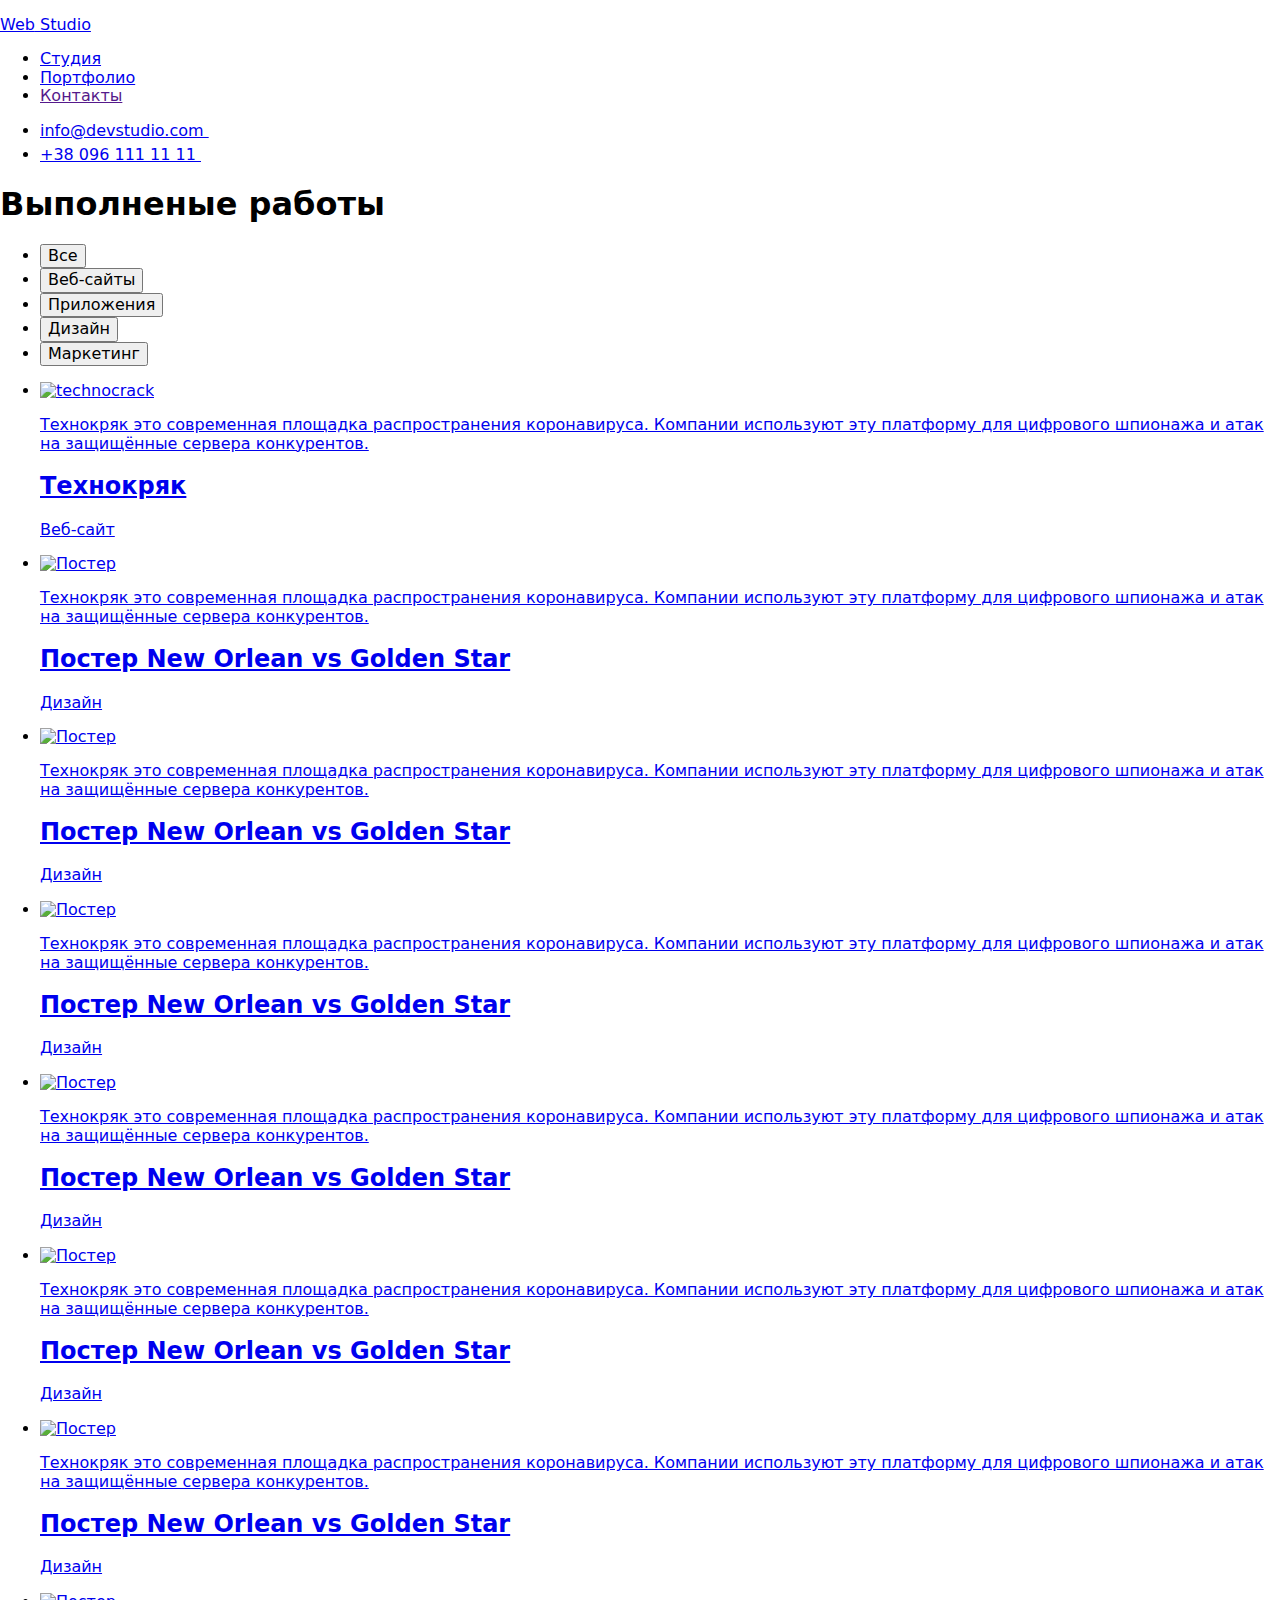
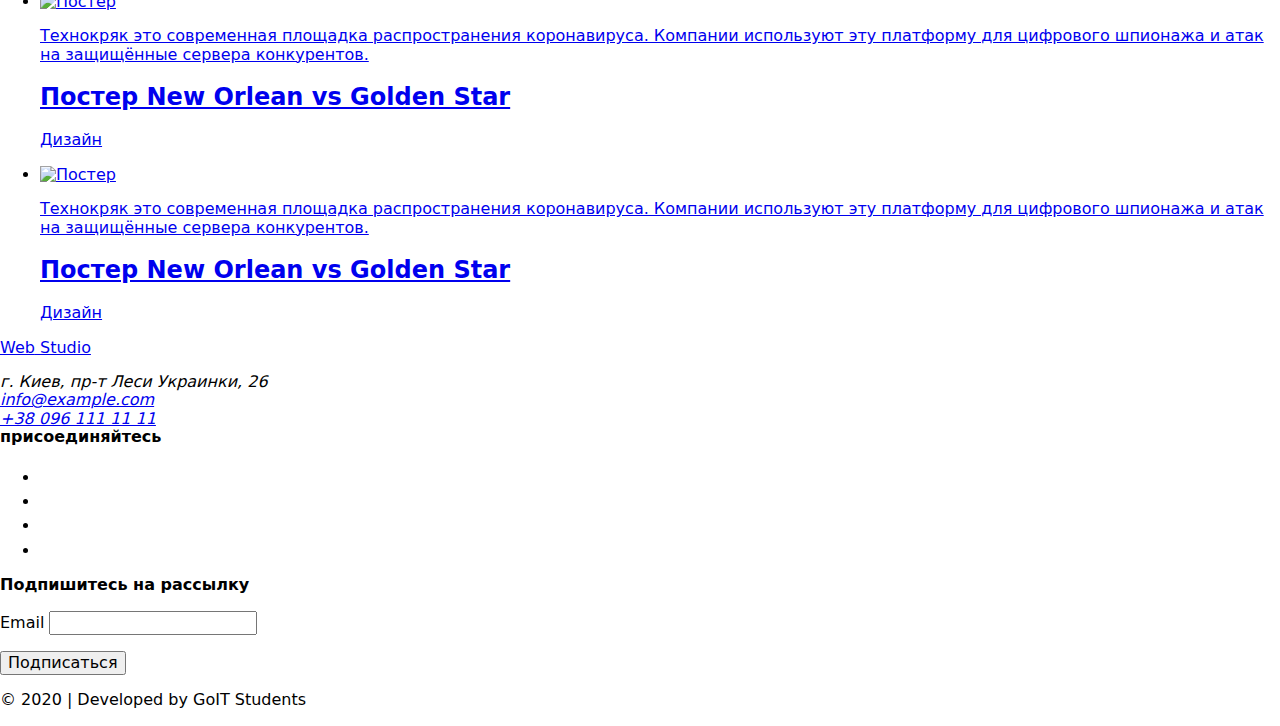
==== portfolio.html @ b04d4cb0 "Add files via upload" ====
<!DOCTYPE html>
<html lang="ru">
  <head>
    <meta charset="UTF-8" />
    <meta name="viewport" content="width=device-width, initial-scale=1.0" />
    <title>Document</title>
    <link
      rel="stylesheet"
      href="https://fonts.googleapis.com/css2?family=Raleway:wght@700&family=Roboto:wght@400;500;700;900&display=swap"
    />
    <link
      rel="stylesheet"
      href="https://cdnjs.cloudflare.com/ajax/libs/modern-normalize/0.6.0/modern-normalize.min.css"
    />
    <link rel="stylesheet" href="./css/style.css" />
  </head>

  <body>
    <!--Навигация-->
    <header>
      <div class="conteiner main-nav bord">
        <nav class="main-nav">
          <a href="/" class="link">
            <p class="logo-text"><span class="logo">Web</span> Studio</p>
          </a>
          <ul class="site-nav list">
            <li class="li-psevdo item">
              <a href="index.html" class="psevdo site-nav link">Студия</a>
            </li>
            <li class="li-psevdo item">
              <a href="./portfolio.html" class="psevdo link current"
                >Портфолио</a
              >
            </li>
            <li class="li-psevdo item">
              <a href="" class="psevdo link">Контакты</a>
            </li>
          </ul>
        </nav>
        <ul class="auth-nav list">
          <li class="item">
            <a href="mailto:info@devstudio.com" class="icon-envelope link"
              >info@devstudio.com
              <svg class="svg-envelope" width="16px" height="12px">
                <use href="./image/symbol-defs.svg#icon-envelope-logo"></use>
              </svg>
            </a>
          </li>
          <li class="item">
            <a href="tel:+380961111111" class="icon-vector link"
              >+38 096 111 11 11
              <svg class="svg-vector" width="15px" height="20px" ;>
                <use href="./image/symbol-defs.svg#icon-vector"></use>
              </svg>
            </a>
          </li>
        </ul>
      </div>
    </header>

    <!-- портфолио -->
    <main>
      <section>
        <div class="conteiner">
          <h1 class="visually-hidden">Выполненые работы</h1>
          <ul class="port-flex list">
            <li class="item"><button>Все</button></li>
            <li class="item"><button>Веб-сайты</button></li>
            <li class="item"><button>Приложения</button></li>
            <li class="item"><button>Дизайн</button></li>
            <li class="item"><button>Маркетинг</button></li>
          </ul>
          <ul class="work-flex list">
            <li class="item">
              <a href="#" class="link-port">
                <div class="card-thumb">
                  <img
                    class="card-image"
                    src="./image/pf1.jpg"
                    alt="technocrack"
                    width="370"
                    height="294"
                  />
                  <div>
                    <p class="portfolio-descriprion">
                      Технокряк это современная площадка распространения
                      коронавируса. Компании используют эту платформу для
                      цифрового шпионажа и атак на защищённые сервера
                      конкурентов.
                    </p>
                  </div>
                </div>

                <div class="portfolio-box">
                  <h2 class="portfolio-title">Технокряк</h2>
                  <p class="portfolio-text">Веб-сайт</p>
                </div>
              </a>
            </li>
            <li class="item">
              <a href="#" class="link-port">
                <div class="card-thumb">
                  <img
                    class="card-image"
                    src="./image/pf2.jpg"
                    alt="Постер"
                    width="370"
                    height="294"
                  />
                  <div>
                    <p class="portfolio-descriprion">
                      Технокряк это современная площадка распространения
                      коронавируса. Компании используют эту платформу для
                      цифрового шпионажа и атак на защищённые сервера
                      конкурентов.
                    </p>
                  </div>
                </div>
                <div class="portfolio-box">
                  <h2 class="portfolio-title">
                    Постер New Orlean vs Golden Star
                  </h2>
                  <p class="portfolio-text">Дизайн</p>
                </div>
              </a>
            </li>
            <li class="item">
              <a href="#" class="link-port">
                <div class="card-thumb">
                  <img
                    class="card-image"
                    src="./image/pf3.jpg"
                    alt="Постер"
                    width="370"
                    height="294"
                  />
                  <div>
                    <p class="portfolio-descriprion">
                      Технокряк это современная площадка распространения
                      коронавируса. Компании используют эту платформу для
                      цифрового шпионажа и атак на защищённые сервера
                      конкурентов.
                    </p>
                  </div>
                </div>
                <div class="portfolio-box">
                  <h2 class="portfolio-title">
                    Постер New Orlean vs Golden Star
                  </h2>
                  <p class="portfolio-text">Дизайн</p>
                </div>
              </a>
            </li>
            <li class="item">
              <a href="#" class="link-port">
                <div class="card-thumb">
                  <img
                    class="card-image"
                    src="./image/pf4.jpg"
                    alt="Постер"
                    width="370"
                    height="294"
                  />
                  <div>
                    <p class="portfolio-descriprion">
                      Технокряк это современная площадка распространения
                      коронавируса. Компании используют эту платформу для
                      цифрового шпионажа и атак на защищённые сервера
                      конкурентов.
                    </p>
                  </div>
                </div>
                <div class="portfolio-box">
                  <h2 class="portfolio-title">
                    Постер New Orlean vs Golden Star
                  </h2>
                  <p class="portfolio-text">Дизайн</p>
                </div>
              </a>
            </li>
            <li class="item">
              <a href="#" class="link-port">
                <div class="card-thumb">
                  <img
                    class="card-image"
                    src="./image/pf5.jpg"
                    alt="Постер"
                    width="370"
                    height="294"
                  />
                  <div>
                    <p class="portfolio-descriprion">
                      Технокряк это современная площадка распространения
                      коронавируса. Компании используют эту платформу для
                      цифрового шпионажа и атак на защищённые сервера
                      конкурентов.
                    </p>
                  </div>
                </div>
                <div class="portfolio-box">
                  <h2 class="portfolio-title">
                    Постер New Orlean vs Golden Star
                  </h2>
                  <p class="portfolio-text">Дизайн</p>
                </div>
              </a>
            </li>
            <li class="item">
              <a href="#" class="link-port">
                <div class="card-thumb">
                  <img
                    class="card-image"
                    src="./image/pf6.jpg"
                    alt="Постер"
                    width="370"
                    height="294"
                  />
                  <div>
                    <p class="portfolio-descriprion">
                      Технокряк это современная площадка распространения
                      коронавируса. Компании используют эту платформу для
                      цифрового шпионажа и атак на защищённые сервера
                      конкурентов.
                    </p>
                  </div>
                </div>
                <div class="portfolio-box">
                  <h2 class="portfolio-title">
                    Постер New Orlean vs Golden Star
                  </h2>
                  <p class="portfolio-text">Дизайн</p>
                </div>
              </a>
            </li>
            <li class="item">
              <a href="#" class="link-port">
                <div class="card-thumb">
                  <img
                    class="card-image"
                    src="./image/pf7.jpg"
                    alt="Постер"
                    width="370"
                    height="294"
                  />
                  <div>
                    <p class="portfolio-descriprion">
                      Технокряк это современная площадка распространения
                      коронавируса. Компании используют эту платформу для
                      цифрового шпионажа и атак на защищённые сервера
                      конкурентов.
                    </p>
                  </div>
                </div>
                <div class="portfolio-box">
                  <h2 class="portfolio-title">
                    Постер New Orlean vs Golden Star
                  </h2>
                  <p class="portfolio-text">Дизайн</p>
                </div>
              </a>
            </li>
            <li class="item">
              <a href="#" class="link-port">
                <div class="card-thumb">
                  <img
                    class="card-image"
                    src="./image/pf8.jpg"
                    alt="Постер"
                    width="370"
                    height="294"
                  />
                  <div>
                    <p class="portfolio-descriprion">
                      Технокряк это современная площадка распространения
                      коронавируса. Компании используют эту платформу для
                      цифрового шпионажа и атак на защищённые сервера
                      конкурентов.
                    </p>
                  </div>
                </div>
                <div class="portfolio-box">
                  <h2 class="portfolio-title">
                    Постер New Orlean vs Golden Star
                  </h2>
                  <p class="portfolio-text">Дизайн</p>
                </div>
              </a>
            </li>
            <li class="item">
              <a href="#" class="link-port">
                <div class="card-thumb">
                  <img
                    class="card-image"
                    src="./image/pf9.jpg"
                    alt="Постер"
                    width="370"
                    height="294"
                  />
                  <div>
                    <p class="portfolio-descriprion">
                      Технокряк это современная площадка распространения
                      коронавируса. Компании используют эту платформу для
                      цифрового шпионажа и атак на защищённые сервера
                      конкурентов.
                    </p>
                  </div>
                </div>
                <div class="portfolio-box">
                  <h2 class="portfolio-title">
                    Постер New Orlean vs Golden Star
                  </h2>
                  <p class="portfolio-text">Дизайн</p>
                </div>
              </a>
            </li>
          </ul>
        </div>
      </section>
    </main>

    <!--Footer-->
    <footer>
      <div class="footer conteiner">
        <div class="footer-flex">
          <div class="adress-flex">
            <a href="/">
              <p class="logo-text">
                <span class="logo">Web</span><span class="studio"> Studio</span>
              </p>
            </a>
            <address class="adress">
              г. Киев, пр-т Леси Украинки, 26<br />
              <a href="mailto:info@example.com" class="adress"
                >info@example.com </a
              ><br />
              <a href="tel:+380961111111" class="adress">+38 096 111 11 11 </a>
            </address>
          </div>
          <div>
            <b class="footer-text">присоединяйтесь</b>
            <ul class="s-link">
              <li>
                <a href="#" class="footer-list" aria-label="Twitter">
                  <svg class="svg-icon_footer" width="20" height="20">
                    <use
                      href="./image/icomoon/symbol-defs.svg#icon-facebook2"
                    ></use>
                  </svg>
                </a>
              </li>
              <li>
                <a href="#" class="footer-list" aria-label="Twitter">
                  <svg class="svg-icon_footer" width="20" height="20">
                    <use
                      href="./image/icomoon/symbol-defs.svg#icon-twitter2"
                    ></use>
                  </svg>
                </a>
              </li>
              <li>
                <a href="#" class="footer-list" aria-label="Instagramm">
                  <svg class="svg-icon_footer" width="20" height="20">
                    <use
                      href="./image/icomoon/symbol-defs.svg#icon-instagram2"
                    ></use>
                  </svg>
                </a>
              </li>
              <li>
                <a href="#" class="footer-list" aria-label="LinkedID">
                  <svg class="svg-icon_footer" width="20" height="20">
                    <use
                      href="./image/icomoon/symbol-defs.svg#icon-linkedid2"
                    ></use>
                  </svg>
                </a>
              </li>
            </ul>
          </div>
          <div class="sub-flex">
            <b class="footer-text">Подпишитесь на рассылку</b>
            <p class="text-sub">
              <label>Email</label>
              <input type="email" name="email" required />
            </p>
            <button>
              Подписаться
            </button>
          </div>
        </div>
      </div>
      <div class="copyright">
        <p class="low">&#169; 2020 | Developed by GoIT Students</p>
      </div>
    </footer>
  </body>
</html>
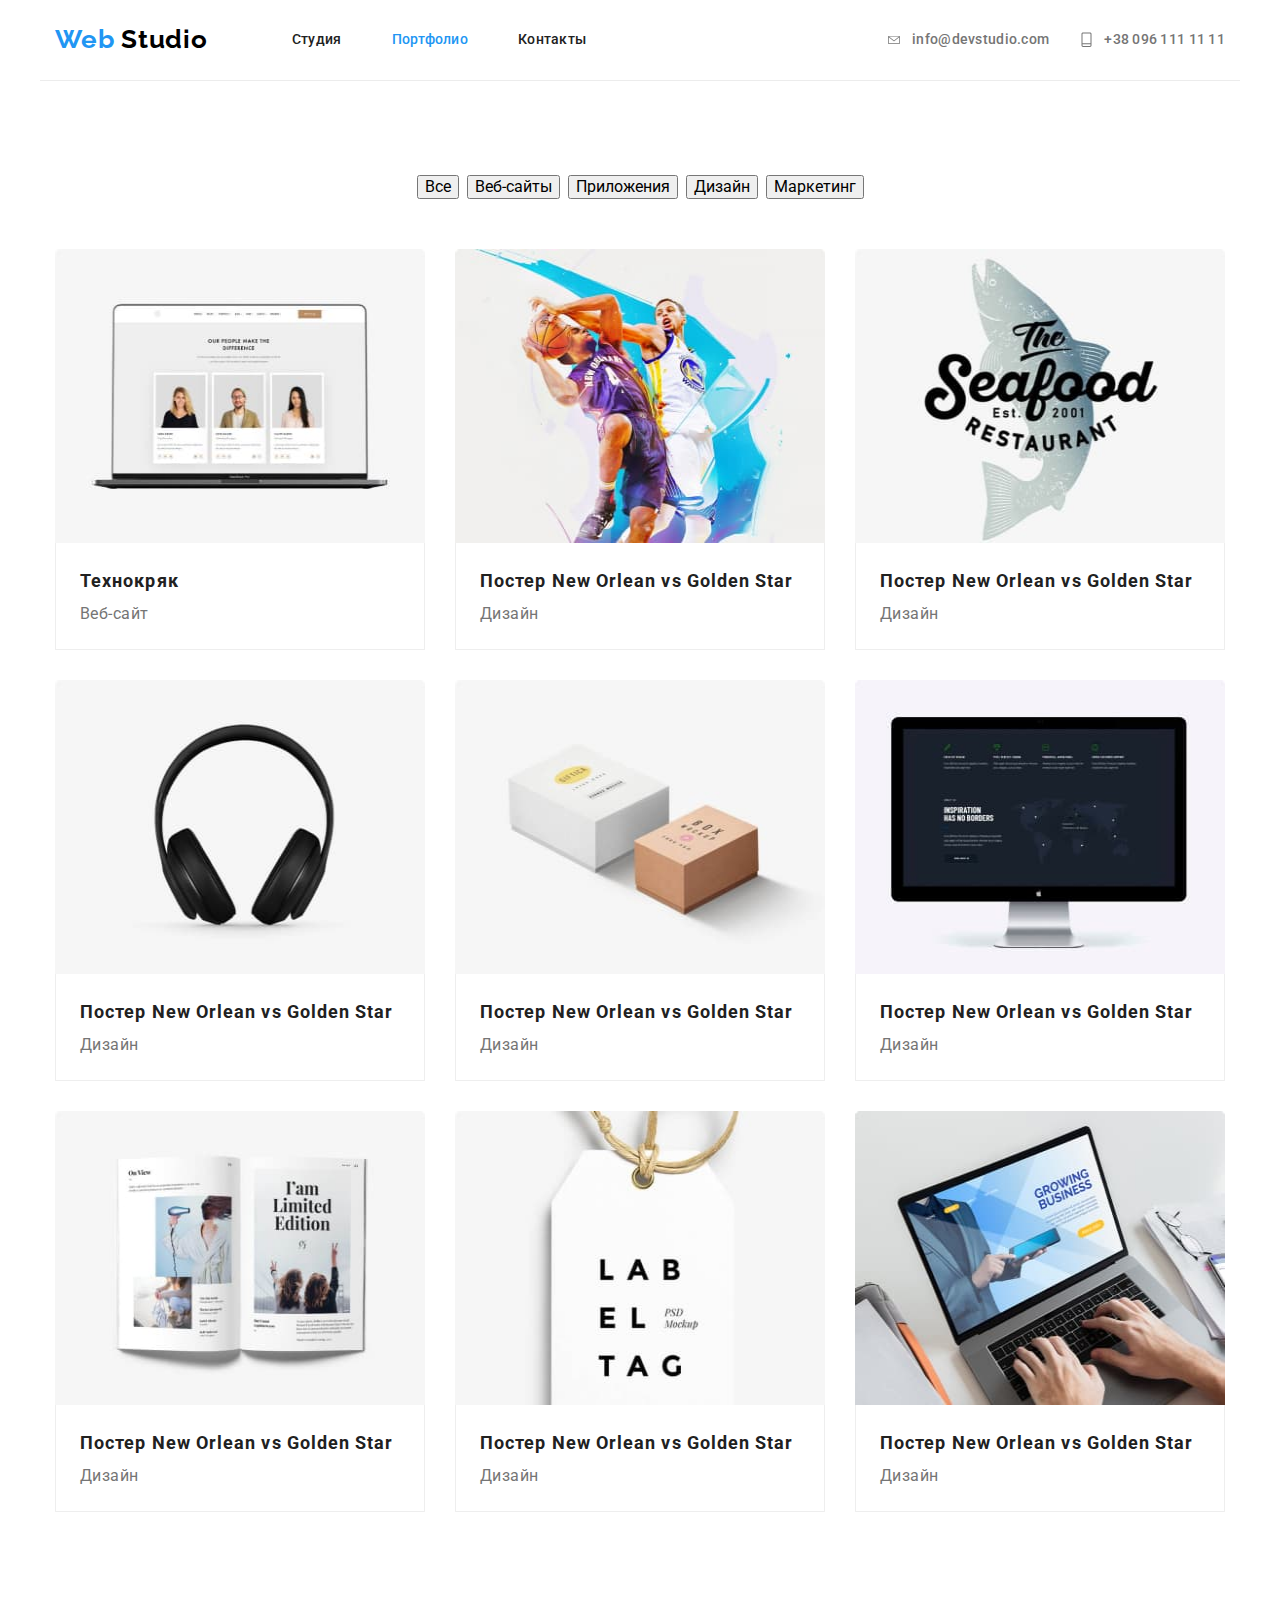
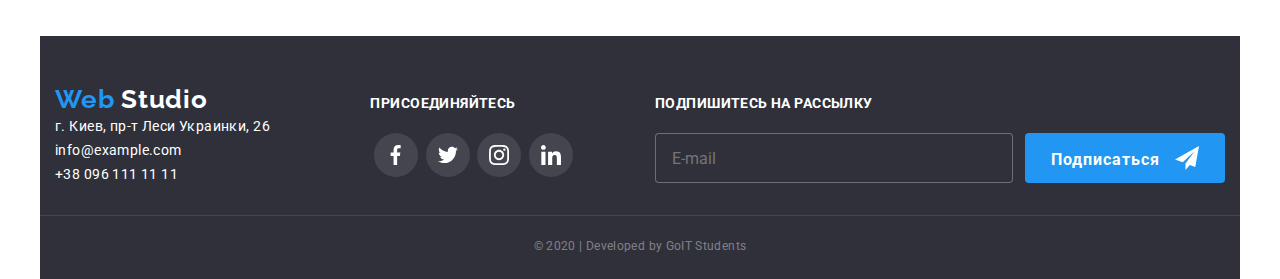
==== commit d40f4325: "Сделан футер" ====
--- a/portfolio.html
+++ b/portfolio.html
@@ -377,15 +377,23 @@
               </li>
             </ul>
           </div>
-          <div class="sub-flex">
+          <div>
             <b class="footer-text">Подпишитесь на рассылку</b>
-            <p class="text-sub">
-              <label>Email</label>
-              <input type="email" name="email" required />
-            </p>
-            <button>
-              Подписаться
-            </button>
+            <div class="sub-flex">
+              <label for="footer" class="footer-label">
+                <input
+                  type="email"
+                  class="footer-input"
+                  name="email"
+                  placeholder="E-mail"
+                  id="footer"
+                  required
+                />
+              </label>
+              <button class="footer-btn">
+                Подписаться
+              </button>
+            </div>
           </div>
         </div>
       </div>
--- a/css/style.css
+++ b/css/style.css
@@ -0,0 +1,1077 @@
+:root {
+  --primary-text-color: #212121;
+  --secondary-text-color: #757575;
+  --accent: #2196f3;
+  --white: #ffffff;
+  --color-icon: #afb1b8;
+  --color-footer-icon: rgba(47, 48, 58, 0.8);
+}
+
+html {
+  box-sizing: border-box;
+}
+
+*,
+*::before,
+*::after {
+  box-sizing: inherit;
+}
+
+body {
+  font-family: 'Roboto', sans-serif;
+}
+
+a {
+  text-decoration: none;
+}
+
+button {
+  font-family: inherit;
+}
+
+.visually-hidden {
+  position: absolute;
+  clip: rect(0 0 0 0);
+  width: 1px;
+  height: 1px;
+  margin: -1px;
+}
+
+.list {
+  padding: 0;
+  margin: 0;
+  list-style: none;
+}
+
+.conteiner {
+  padding-bottom: 94px;
+  padding-top: 94px;
+  margin-left: auto;
+  margin-right: auto;
+  padding-left: 15px;
+  padding-right: 15px;
+  /* margin-bottom: 94px; */
+  width: 1200px;
+}
+
+.bord {
+  border-bottom: 1px solid #ececec;
+}
+
+.main-nav {
+  display: flex;
+  align-items: center;
+  padding-top: 0;
+  padding-bottom: 0;
+  /* border-bottom: 1px solid #ececec; */
+}
+
+.logo {
+  color: var(--accent);
+}
+.logo-text {
+  display: block;
+  margin-top: 0;
+  margin-bottom: 0;
+  margin-right: 84px;
+  font-family: 'Raleway', sans-serif;
+  font-weight: 700;
+  font-size: 26px;
+  line-height: 1.2;
+  letter-spacing: 0.03em;
+  text-decoration: none;
+  color: black;
+}
+
+.li-psevdo {
+  position: relative;
+}
+
+.psevdo::after {
+  position: absolute;
+  left: 0;
+  bottom: 0;
+  content: '';
+  display: block;
+  width: 100%;
+  height: 4px;
+  border-radius: 2px;
+  background-color: var(--accent);
+  /* opacity: 0; */
+  transition: transform 250ms cubic-bezier(0.4, 0, 0.2, 1);
+  transform: scaleX(0);
+}
+
+.psevdo:hover::after {
+  /* opacity: 1; */
+  transform: scaleX(1);
+}
+
+.site-nav {
+  display: flex;
+  /* margin-left: 84px; */
+}
+
+.site-nav .item {
+  margin-right: 50px;
+  /* background-color: tomato; */
+}
+
+.site-nav .item:last-child {
+  margin-right: 0;
+}
+
+.site-nav .link {
+  display: block;
+  padding-top: 32px;
+  padding-bottom: 32px;
+  font-weight: 500;
+  font-size: 14px;
+  line-height: 1.14;
+  letter-spacing: 0.02em;
+  color: var(--primary-text-color);
+}
+.site-nav .link:hover,
+.site-nav .link:focus {
+  color: var(--accent);
+}
+
+.site-nav .link.current {
+  color: var(--accent);
+}
+
+.auth-nav {
+  display: flex;
+  margin-left: auto;
+  justify-content: center;
+  align-items: center;
+}
+
+.auth-nav .item + .item {
+  margin-left: 30px;
+}
+
+.auth-nav .link {
+  font-weight: 500;
+  font-size: 14px;
+  line-height: 1.14;
+  letter-spacing: 0.02em;
+  color: var(--secondary-text-color);
+}
+.auth-nav .link:hover {
+  color: var(--accent);
+}
+
+.icon-envelope {
+  display: flex;
+  align-items: center;
+  justify-content: center;
+  align-items: center;
+  flex-direction: row-reverse;
+  /* max-height: 20px; */
+}
+
+.icon-envelope:hover {
+  --color4: #2196f3;
+}
+
+.svg-envelope {
+  margin-right: 10px;
+  margin-top: 0px;
+  margin-bottom: 0px;
+  /* max-height: 25px; */
+}
+
+.icon-vector {
+  display: flex;
+  align-items: center;
+  justify-content: center;
+  align-items: center;
+  flex-direction: row-reverse;
+  /* max-height: 20px; */
+}
+
+.icon-vector:hover {
+  --color4: #2196f3;
+}
+
+.svg-vector {
+  margin-right: 10px;
+  margin-top: 0px;
+  margin-bottom: 0px;
+  /* max-height: 25px; */
+}
+
+/* main */
+
+.overlay {
+  height: 600px;
+  max-width: 1600px;
+  margin-left: auto;
+  margin-right: auto;
+  background-image: linear-gradient(
+      to right,
+      rgba(47, 48, 58, 0.8),
+      rgba(47, 48, 58, 0.8)
+    ),
+    url(../image/Header_img.jpg);
+
+  background-repeat: no-repeat;
+  background-size: cover;
+  background-position: center;
+}
+
+.hero-block {
+  text-align: center;
+  padding-top: 200px;
+  /* padding: 200px 458px; */
+}
+
+.hero {
+  /* border-top: 1px solid #ececec; */
+  /* background-color: #cccccc; */
+  text-align: center;
+}
+
+.hero-text {
+  margin-top: 0;
+  margin-bottom: 46px;
+  font-weight: 900;
+  font-size: 44px;
+  line-height: 1.36;
+  letter-spacing: 0.06em;
+  text-transform: uppercase;
+  color: var(--white);
+  text-align: center;
+}
+
+.hero-btn {
+  border: none;
+  border-radius: 4px;
+  padding: 0;
+  width: 200px;
+  height: 50px;
+  font-weight: 700;
+  font-size: 16px;
+  line-height: 1.8;
+  letter-spacing: 0.06em;
+  background-color: #2196f3;
+  color: #ffffff
+}
+
+  
+
+/* преимущества */
+
+.feature-icon {
+  display: flex;
+  margin-bottom: 30px;
+  width: 270px;
+  height: 120px;
+  background-color: #f5f4fa;
+  border-radius: 4px;
+  justify-content: center;
+  align-items: center;
+}
+
+.image-feature {
+  margin-bottom: 30px;
+}
+
+.feature-list {
+  display: flex;
+  flex-wrap: wrap;
+  justify-content: center;
+}
+
+.feature-list .item {
+  width: 251px;
+  margin-right: 30px;
+}
+
+.section {
+  margin-top: 0;
+  margin-bottom: 50px;
+  font-weight: 700;
+  font-size: 36px;
+  line-height: 1.17;
+  letter-spacing: 0.03em;
+  text-align: center;
+  color: var(--primary-text-color);
+}
+.section-title {
+  margin-top: 0;
+  margin-bottom: 10;
+  font-weight: 700;
+  font-size: 14px;
+  line-height: 1.14;
+  letter-spacing: 0.03em;
+  text-transform: uppercase;
+}
+.section-text {
+  margin-top: 0;
+  margin-bottom: 0;
+  font-weight: 400;
+  font-size: 14px;
+  line-height: 1.71;
+  letter-spacing: 0.03em;
+  color: var(--secondary-text-color);
+}
+
+.button {
+  display: inline-block;
+  min-width: 200px;
+  color: var(--white);
+  background-color: var(--accent);
+  border-radius: 4px;
+  padding: 10px 32px;
+  text-align: center;
+}
+
+.margin-res {
+  border-top: 1px solid #ececec;
+}
+
+.advantage {
+  text-align: center;
+  margin-top: 0;
+  margin-bottom: 0;
+}
+
+/* чем мы занимаемся */
+
+.exp-list {
+  display: flex;
+}
+
+.exp-list .item {
+  margin-right: 30px;
+}
+
+.exp-list .item:last-child {
+  margin-right: 0;
+}
+
+.experience-image {
+  position: relative;
+}
+
+.image-block {
+  display: block;
+}
+
+.experience-thumb {
+  position: absolute;
+  width: 100%;
+  margin: 0;
+  padding: 27px 82px;
+  /* outline: 2px solid tomato; */
+  left: 0;
+  bottom: 0;
+  background-color: rgba(47, 48, 58, 0.8);
+}
+
+.experience-text {
+  margin-top: 0;
+  margin-bottom: 0;
+  font-weight: 700;
+  font-size: 14px;
+  line-height: 1.14;
+  letter-spacing: 0.03em;
+  text-transform: uppercase;
+  /* color: var(--white); */
+  color: var(--white);
+  text-align: center;
+}
+
+/* наша команда */
+
+.social-list {
+  display: flex;
+  justify-content: center;
+  align-items: center;
+}
+
+.color-com {
+  background: #f5f4fa;
+}
+
+.command {
+  display: flex;
+}
+
+.com-mar {
+  box-shadow: 0px 2px 1px rgba(0, 0, 0, 0.2), 0px 1px 1px rgba(0, 0, 0, 0.14),
+    0px 1px 3px rgba(0, 0, 0, 0.12);
+  border-radius: 4px;
+  margin-right: 30px;
+}
+.com-mar:last-child {
+  margin-right: 0;
+}
+
+.image-com {
+  margin-bottom: 30px;
+}
+
+.command-title {
+  margin-top: 0;
+  margin-bottom: 10px;
+  font-weight: 500;
+  font-size: 16px;
+  line-height: 1.19;
+  letter-spacing: 0.03em;
+  text-align: center;
+}
+.command-text {
+  margin-bottom: 16px;
+  margin-top: 0;
+  font-weight: normal;
+  font-size: 16px;
+  line-height: 1.19;
+  letter-spacing: 0.03em;
+  color: var(--secondary-text-color);
+  text-align: center;
+}
+
+.svg-list {
+  display: flex;
+  padding-left: 32px;
+  padding-right: 32px;
+  padding-bottom: 24px;
+  list-style: none;
+  justify-content: center;
+  align-items: center;
+}
+
+.social_item {
+  margin-right: 10px;
+}
+
+.social_item:last-child {
+  margin-right: 0;
+}
+
+.button-icon {
+  display: inline-flex;
+  width: 44px;
+  height: 44px;
+  justify-content: space-around;
+  align-items: center;
+  border-radius: 100%;
+}
+
+.button-icon:hover {
+  background-color: var(--accent);
+  --color3: white;
+}
+
+.svg-icon {
+  --color1: #afb1b8;
+}
+/* clients */
+
+.clients {
+  display: flex;
+  justify-content: center;
+  align-items: center;
+  padding: 0px;
+}
+
+.client-list {
+  /* outline: 2px solid tomato; */
+  margin-right: 30px;
+  list-style: none;
+  padding: 0;
+}
+
+.client-list:last-child {
+  margin-right: 0px;
+}
+
+.client-card {
+  display: inline-flex;
+  margin: 0;
+  padding: 0;
+  width: 170px;
+  height: 90px;
+  justify-content: center;
+  border: 1px solid #afb1b8;
+  border-radius: 4px;
+}
+
+.client-card:hover {
+  border: 1px solid var(--accent);
+  --color3: #2196f3;
+}
+
+/* footer */
+
+.studio {
+  color: #ffffff;
+}
+
+.footer {
+  padding-top: 48px;
+  padding-bottom: 28px;
+  background-color: #2f303a;
+}
+
+.footer-flex {
+  display: flex;
+  align-items: baseline;
+  justify-content: space-between;
+}
+
+.text-sub {
+  margin-top: 0;
+  margin-bottom: 12px;
+}
+
+.s-link {
+  display: flex;
+  width: 206px;
+  height: 44px;
+  margin: 0;
+  padding: 0;
+  list-style: none;
+  justify-content: space-around;
+  align-items: center;
+}
+
+.svg-icon_footer {
+  --color3: var(--white);
+}
+
+.footer-list {
+  display: flex;
+  margin-right: 10px;
+  border: none;
+  width: 44px;
+  height: 44px;
+  border-radius: 100%;
+  justify-content: center;
+  align-items: center;
+  background-color: rgba(255, 255, 255, 0.1);
+}
+
+.footer-list:hover {
+  background-color: var(--accent);
+}
+
+.footer-list:last-child {
+  margin-right: 0px;
+}
+
+.adress {
+  font-weight: 400;
+  font-size: 14px;
+  line-height: 1.71;
+  letter-spacing: 0.03em;
+  font-style: normal;
+  color: #ffffff;
+}
+
+.footer-text {
+  display: inline-block;
+  margin-bottom: 21px;
+  font-weight: 700;
+  font-size: 14px;
+  line-height: 1.14;
+  letter-spacing: 0.03em;
+  text-transform: uppercase;
+  color: #ffffff;
+}
+
+.sub-flex {
+  display: flex;
+
+}
+
+.footer-input {
+  /* display: inline-flex; */
+  width: 358px;
+  height: 50px;
+  border: 1px solid rgba(255, 255, 255, 0.3);
+  border-radius: 4px;
+  padding-left: 16px;
+  margin-right: 12px;
+  background-color: #2F303A;
+  color: #ffffff
+
+
+}
+
+.footer-btn {
+  /* display: inline-flex; */
+  padding: 0;
+  width: 200px;
+  height: 50px;
+  border: none;
+  border-radius: 4px;
+
+  font-weight: 700;
+  font-size: 16px;
+  line-height: 1.87;
+  letter-spacing: 0.06em;
+  background-color: #2196f3;
+  color: #ffffff;
+
+}
+
+.footer-btn::after {
+  content: '';
+  display: inline-block;
+  width: 24px;
+  height: 24px;
+  margin-left: 10px;
+  background-image: url(../image/iconsend.svg);
+
+  transform: translateY(5px) scale(1);
+  
+  transition: transform 500ms cubic-bezier(0.4, 0, 0.2, 1);
+  
+  /* background-color: violet; */
+}
+
+.footer-btn:hover::after {
+transform: translateY(-45px) translateX(30px)  scale(0.01);
+}
+
+.copyright {
+  margin-right: auto;
+  margin-left: auto;
+  margin-top: 0;
+  margin-bottom: 0;
+  /* padding-top: 18px;
+  padding-bottom: 18px; */
+  width: 1200px;
+  background-color: #2f303a;
+  border-top: 1px solid rgba(255, 255, 255, 0.1);
+}
+.low {
+  margin-top: 0;
+  margin-bottom: 0;
+  padding-top: 18px;
+  padding-bottom: 21px;
+  font-weight: 400;
+  font-size: 12px;
+  line-height: 2;
+  text-align: center;
+  letter-spacing: 0.03em;
+  color: rgba(255, 255, 255, 0.4);
+}
+
+/* Портфолио */
+
+.port-flex {
+  display: flex;
+  justify-content: center;
+  margin-bottom: 50px;
+}
+
+.port-flex .item {
+  margin-right: 8px;
+}
+.port-flex .item:last-child {
+  margin-right: 0;
+}
+
+.work-flex {
+  display: flex;
+  flex-wrap: wrap;
+  /* background-color: teal; */
+}
+
+.work-flex .item {
+  width: 370px;
+  /* background-color: tomato; */
+
+  margin-right: 30px;
+  margin-bottom: 30px;
+}
+
+.work-flex .item:nth-child(3n) {
+  margin-right: 0;
+}
+
+.work-flex .item:nth-child(-n3) {
+  margin-bottom: 0;
+}
+
+.link-port {
+  display: block;
+  text-decoration: none;
+  border-top-left-radius: 1px;
+  border-top-left-radius: 1px;
+  /* overflow: hidden; */
+  /* box-shadow: 1px 4px 6px rgba(0, 0, 0, 0.16), 0px 4px 4px rgba(0, 0, 0, 0.06),
+    0px 1px 1px rgba(0, 0, 0, 0.12); */
+}
+
+.link-port:hover {
+  box-shadow: 1px 4px 6px rgba(0, 0, 0, 0.16), 0px 4px 4px rgba(0, 0, 0, 0.06),
+    0px 1px 1px rgba(0, 0, 0, 0.12);
+}
+
+.portfolio-box {
+  /* text-decoration: none; */
+  padding-left: 24px;
+  padding-right: 24px;
+  padding-top: 20px;
+  padding-bottom: 20px;
+  box-sizing: border-box;
+  border-right: 1px solid #eeeeee;
+  border-left: 1px solid #eeeeee;
+  border-bottom: 1px solid #eeeeee;
+  border-bottom-right-radius: 1px;
+  border-bottom-left-radius: 1px;
+}
+
+.card-image {
+  display: block;
+}
+
+.card-thumb {
+  position: relative;
+  overflow: hidden;
+}
+
+.portfolio-title {
+  margin-top: 0;
+  margin-bottom: 0;
+  font-weight: 700;
+  font-size: 18px;
+  line-height: 2;
+  letter-spacing: 0.06em;
+  color: var(--primary-text-color);
+}
+
+.portfolio-text {
+  margin-top: 0;
+  margin-bottom: 0;
+  font-weight: 400;
+  font-size: 16px;
+  line-height: 1.87;
+  letter-spacing: 0.03em;
+  /* background-color: grey; */
+  color: var(--secondary-text-color);
+}
+
+.portfolio-descriprion {
+  position: absolute;
+  left: 0;
+  top: 0;
+  margin: 0;
+  padding: 63px 24px;
+  width: 100%;
+  height: 100%;
+  font-weight: 400;
+  font-size: 18px;
+  line-height: 1.56;
+  letter-spacing: 0.03em;
+  color: var(--white);
+  background-color: rgba(33, 150, 243, 0.9);
+  transform: translateY(100%);
+  transition: transform 250ms cubic-bezier(0.4, 0, 0.2, 1);
+}
+
+.link-port:hover .portfolio-descriprion {
+  transform: translateY(0%);
+}
+
+.button-pf {
+  color: var(--primary-text-color);
+  background-color: var(--white);
+}
+
+.button-pf:hover,
+.button-pf:focus {
+  color: var(--white);
+  background-color: var(--accent);
+}
+
+/* модальнон окно */
+
+.backdrop {
+  position: fixed;
+  top: 0;
+  left: 0;
+  width: 100%;
+  height: 100%;
+  background-color: rgba(0, 0, 0, 0.2);
+  opacity: 1;
+  transition: opacity 250ms cubic-bezier(0.4, 0, 0.2, 1);
+}
+
+.backdrop.is-hidden {
+  opacity: 0;
+  pointer-events: none;
+}
+
+.backdrop.is-hidden .modal {
+  transform: translate(-50%, -50%) scale(0.9);
+}
+
+.modal {
+  position: absolute;
+
+  height: 581px;
+  width: 528px;
+  top: 50%;
+  left: 50%;
+  background-color: #fff;
+
+  box-shadow: 0px 2px 1px rgba(0, 0, 0, 0.2), 0px 1px 1px rgba(0, 0, 0, 0.14),
+    0px 1px 3px rgba(0, 0, 0, 0.12);
+  border-radius: 4px;
+
+  transform: translate(-50%, -50%) scale(1);
+
+  transition: transform 250ms cubic-bezier(0.4, 0, 0.2, 1);
+}
+
+textarea {
+  resize: none;
+  width: 448px;
+  height: 120px;
+}
+
+.close-modal {
+  position: absolute;
+  right: 8px;
+  top: 8px;
+  /* transform: translate(50%, -50%); */
+
+  width: 30px;
+  height: 30px;
+
+  border: 1px solid rgba(0, 0, 0, 0.1);
+  border-radius: 100%;
+  background-color: #ffffff;
+}
+
+
+.close-icon {
+  fill: black;
+  
+}
+
+.close-modal:hover > .close-icon {
+  fill: #2196f3;
+}
+
+
+.form {
+  width: 448px;
+  margin-right: auto;
+  margin-left: auto;
+  /* outline: 1px solid tomato; */
+}
+
+.form-field {
+  position: relative;
+  display: block;
+
+  /* display: flex; */
+  /* flex-direction: column; */
+  /* outline: 1px solid rgb(37, 184, 37); */
+  margin-bottom: 28px;
+}
+
+.form-input {
+  border: 1px solid rgba(33, 33, 33, 0.2);
+  border-radius: 4px;
+  width: 100%;
+}
+
+.form-label {
+  position: absolute;
+  top: 50%;
+  left: 42px;
+  transform: translateY(-50%);
+  transition: transform 250ms cubic-bezier(0.4, 0, 0.2, 1);
+
+  font-weight: 400;
+  font-size: 14px;
+  line-height: 1.14;
+  color: #757575;
+
+}
+
+.form-input:focus + .form-label,
+.form-input:not(:placeholder-shown) + .form-label {
+  color:#2196F3;
+  transform: translateY(-45px) translateX(-23px);
+}
+
+.form-input:focus > .icon-modal {
+  fill: #2196f3
+}
+
+.form-h1 {
+  margin-bottom: 30px;
+  text-align: center;
+  font-weight: bold;
+  font-size: 20px;
+  line-height: 1.15;
+  letter-spacing: 0.03em;
+  color: #212121;
+}
+
+.form-field label {
+  margin-bottom: 4px;
+}
+.form-field input {
+  margin-top: 0;
+  padding: 12px;
+  padding-left: 42px;
+  wi
+}
+.form-field input::placeholder {
+  color: #757575;
+}
+
+
+
+.icon-modal {
+  position: absolute;
+  top: 50%;
+  left: 19px;
+
+  display: inline-block; 
+  fill: #212121;
+
+  transform: translateY(-50%);
+}
+
+
+
+.form-field:focus-within > .icon-modal {
+  fill: #2196F3;
+}
+
+.form-comment {
+position: relative;
+border: 1px solid rgba(33, 33, 33, 0.2);
+border-radius: 4px;
+padding: 12px 16px;
+}
+
+.form-text {
+
+  position: absolute;
+  top: 12px;
+  left: 16px;
+  transform: translateY(0px);
+  transition: transform 250ms cubic-bezier(0.4, 0, 0.2, 1);
+
+  font-weight: 400;
+  font-size: 14px;
+  line-height: 1.14;
+  color: #757575;
+
+}
+
+.form-comment:focus + .form-text,
+.form-comment:not(:placeholder-shown) + .form-text {
+  color: #2196F3;
+  transform: translateY(-35px);
+}
+
+.checkbox-label {
+  display: inline-flex;
+  /* outline: 1px solid tomato; */
+  align-items: center;
+}
+
+.checkbox-icon {
+  display: inline-block;
+  width: 16px;
+  height: 15px;
+  /* background-color: indigo; */
+
+  border: 2px solid #212121 ;
+  border-radius: 4px;
+  margin-right: 7px;
+}
+
+.checkbox-terms:checked + .checkbox-icon {
+  background-color: #2196f3;
+  background-image: url(../image/iconcheck.svg);
+  background-size: contain;
+  background-origin: border-box;
+  border-color: #2196f3;
+
+  
+}
+
+
+.checkbox-terms {
+
+  position: absolute;
+  clip: rect(0 0 0 0);
+  width: 1px;
+  height: 1px;
+  margin: -1px;
+
+  
+}
+
+.policy-link {
+  text-decoration: underline;
+  color: #2196f3;
+}
+
+
+
+.policy {
+  margin-bottom: 30px;
+}
+
+.policy-text {
+  padding: 0;
+  margin: 0;
+
+  font-weight: 400;
+  font-size: 14px;
+  line-height: 1.7;
+  color: #757575;
+  letter-spacing: 0.03em;
+
+}
+
+ 
+.button-send {
+  position: relative;
+}
+
+.button-submit {
+  position: absolute;
+  
+  display: inline-flex;
+  align-items: center;
+  justify-content: center;
+
+  border: none;
+  margin: 0;
+  padding: 10px 55px;
+  height: 50px;
+
+  border-radius: 4px;
+
+  background-color: #2196f3;
+
+  font-weight: 700;
+  font-size: 16px;
+  line-height: 1.87;
+  color: white;
+  letter-spacing: 0.06em;
+
+  right: 50%;
+  transform: translateX(50%);
+
+
+}
+
+
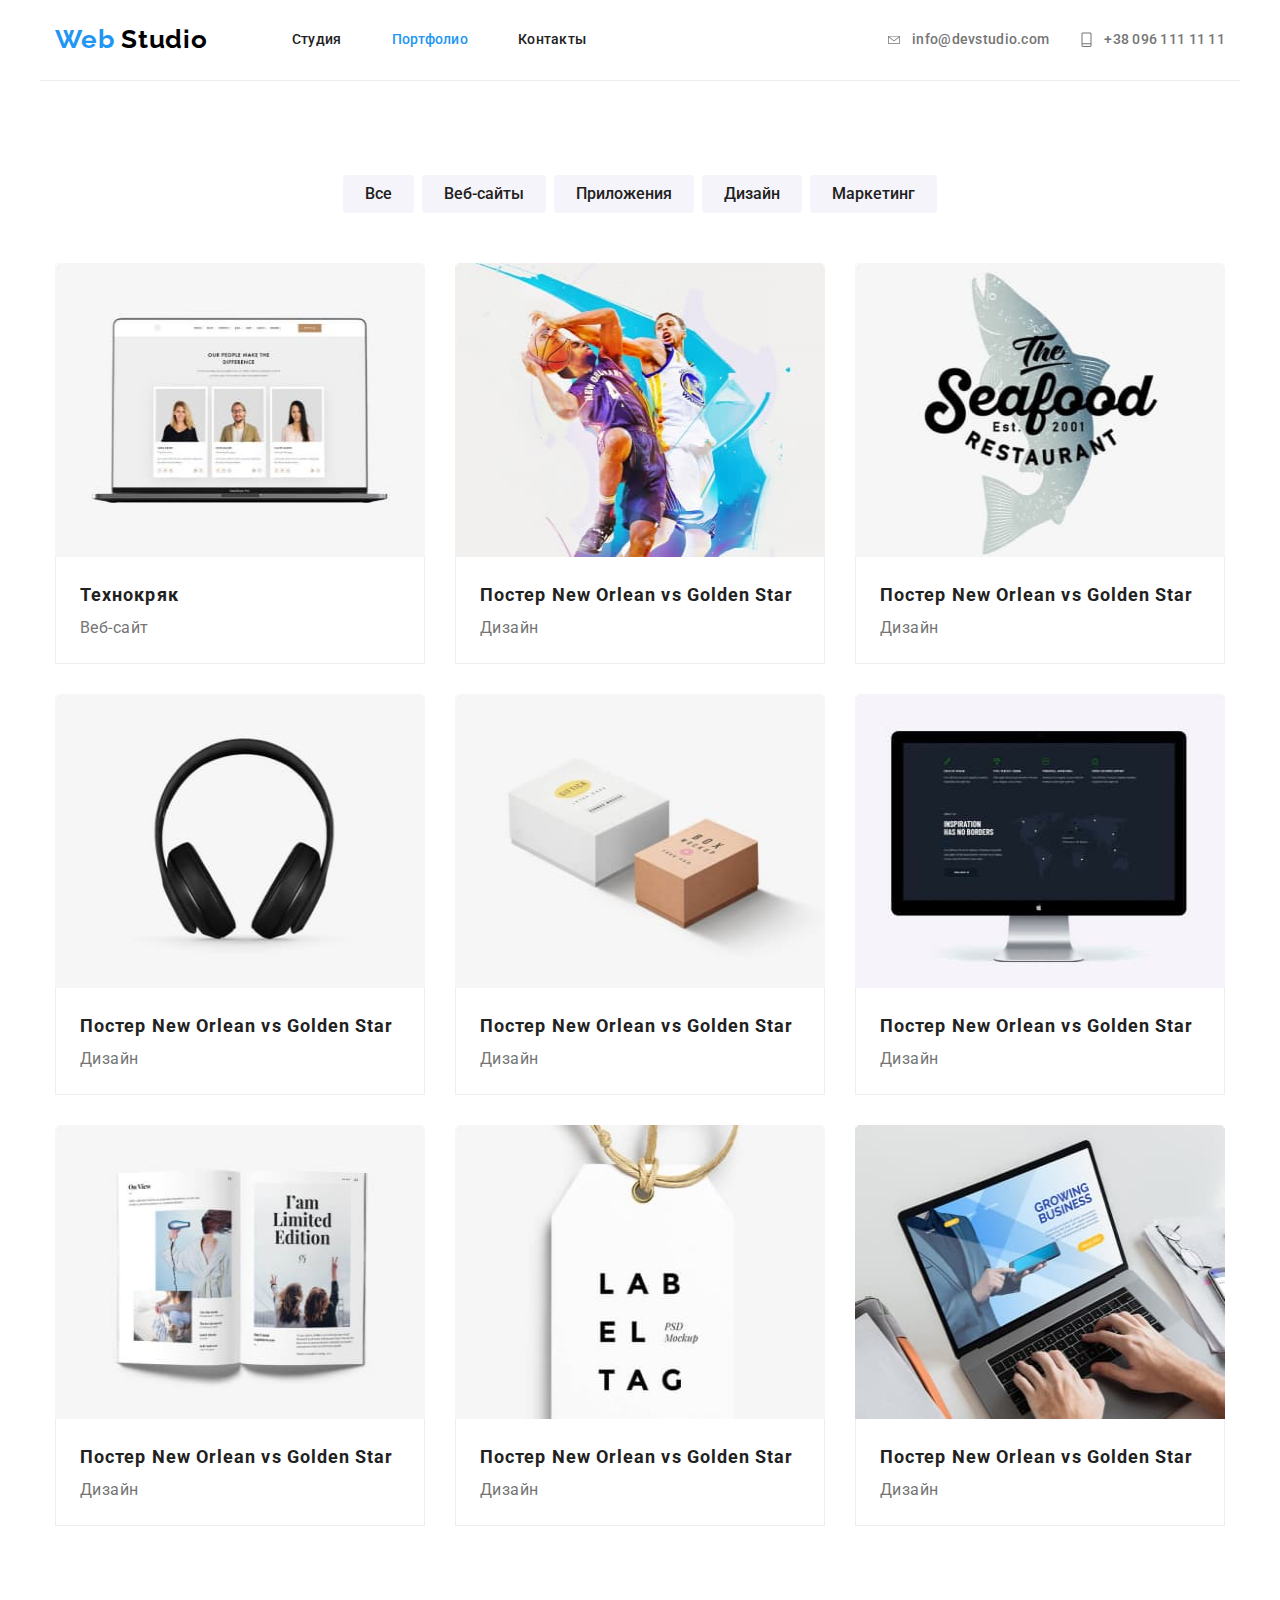
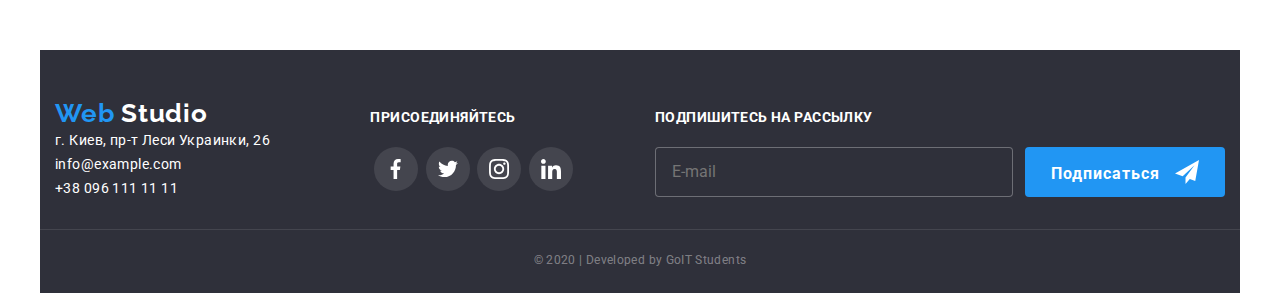
==== commit 4528be9b: "Баттоны в портфолио" ====
--- a/portfolio.html
+++ b/portfolio.html
@@ -64,11 +64,17 @@
         <div class="conteiner">
           <h1 class="visually-hidden">Выполненые работы</h1>
           <ul class="port-flex list">
-            <li class="item"><button>Все</button></li>
-            <li class="item"><button>Веб-сайты</button></li>
-            <li class="item"><button>Приложения</button></li>
-            <li class="item"><button>Дизайн</button></li>
-            <li class="item"><button>Маркетинг</button></li>
+            <li class="item"><button class="portfolio-btn">Все</button></li>
+            <li class="item">
+              <button class="portfolio-btn">Веб-сайты</button>
+            </li>
+            <li class="item">
+              <button class="portfolio-btn">Приложения</button>
+            </li>
+            <li class="item"><button class="portfolio-btn">Дизайн</button></li>
+            <li class="item">
+              <button class="portfolio-btn">Маркетинг</button>
+            </li>
           </ul>
           <ul class="work-flex list">
             <li class="item">
--- a/css/style.css
+++ b/css/style.css
@@ -677,6 +677,33 @@
   margin-right: 0;
 }
 
+.portfolio-btn {
+  border: none;
+  border-radius: 4px;
+  padding: 6px 22px;
+  height: 38px;
+
+  font-weight: 500;
+  font-size: 16px;
+  line-height: 1.63;
+  letter-spacing: 0.03;
+  color: #212121;
+
+
+  background-color: #F5F4FA;;
+
+}
+
+.portfolio-btn:hover {
+  color: #FFFFFF ;
+
+  background-color: #2196f3;
+
+  box-shadow: 0px 2px 2px rgba(0, 0, 0, 0.12), 0px 1px 2px rgba(0, 0, 0, 0.08), 0px 3px 1px rgba(0, 0, 0, 0.1);
+}
+
+
+
 .work-flex {
   display: flex;
   flex-wrap: wrap;
